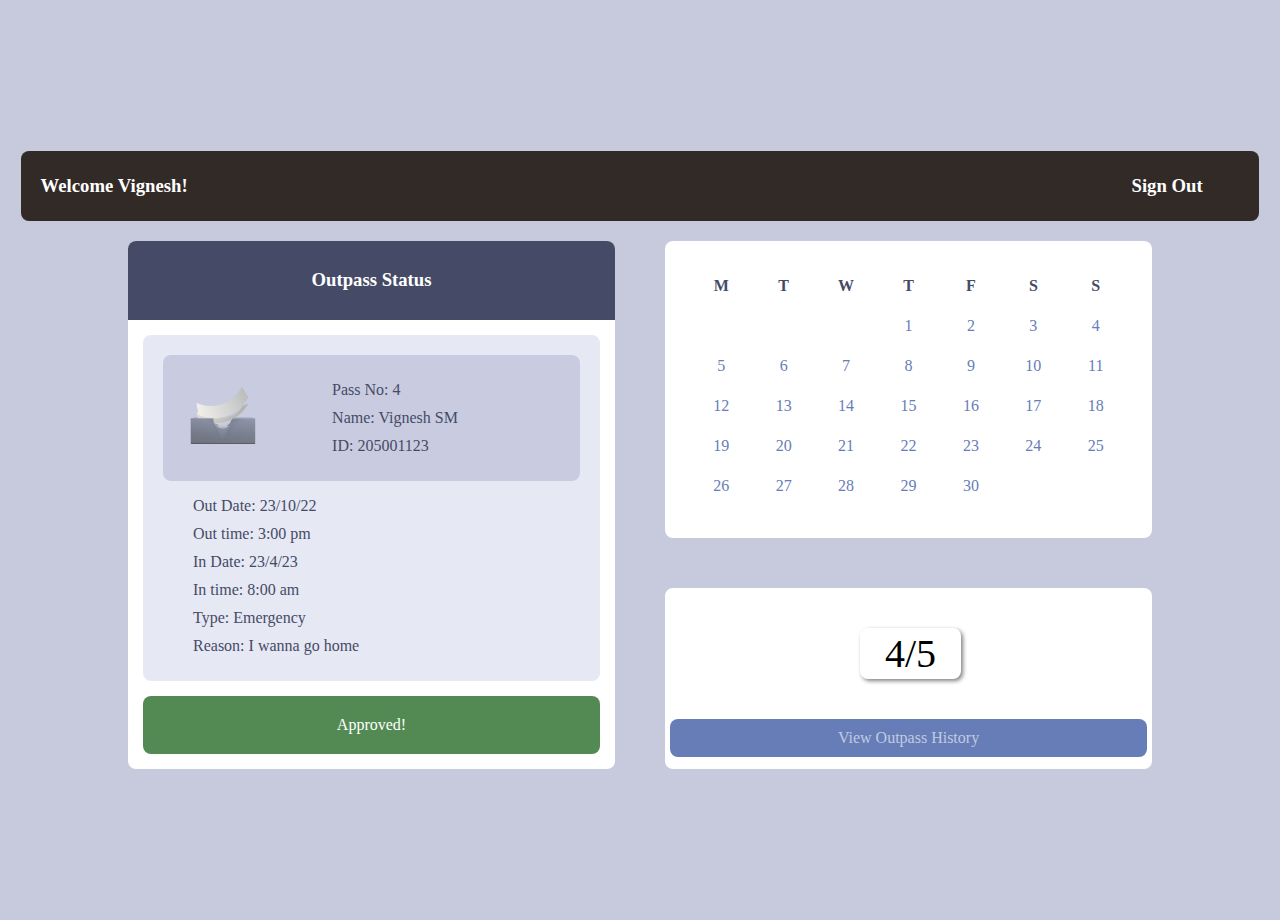
==== student.html @ aecb5000 "initial" ====
<!DOCTYPE html>
<html>

<head>
    <title>
        Student Profile
    </title>
    <link rel="stylesheet" href="student.css">
</head>

<body>
    <div class="nav_bar">
        <div style="width: 50%;float: left;margin-left: 15px;">
            <h3>
                Welcome Vignesh!
            </h3>
        </div>
        <div style="margin-left:90%">
            <a href="/">
                <h3>
                    Sign Out
                </h3>
            </a>
        </div>
    </div>
    <div class="content_pane">
        <div class="outpass_section">
            <div class="section_header">
                    <h3>Outpass Status</h3>
            </div>
            <div class="passes">
                <div class="outpass">
                            <div style="background-color: #c9cce0;border-radius: 8px;padding: 10px;margin: 10px;">
                                <div style="float:left;">
                                    <img src="papertray.png" height="100px" width="100px">
                                </div>
                                <div style="margin-left: 30%;">
                                    <ul style="list-style-type:none;">
                                        <li>Pass No: 4 </li>
                                        <li>Name: Vignesh SM</li>
                                        <li>ID: 205001123</li>
                                    </ul>
                                </div>
                            </div>
                    <ul style="list-style-type:none;">
                        <li> Out Date: 23/10/22</li>
                        <li>Out time: 3:00 pm</li>
                        <li>In Date: 23/4/23</li>
                        <li>In time: 8:00 am</li>
                        <li>Type: Emergency</li>
                        <li>Reason: I wanna go home</li>
                    </ul>
                </div>
                <div class="status">
                    Approved!
                </div>
            </div>
        </div>
        <!--
        <div class="outpass_section">
            <div class="section_header">
                    <h3>Request Outpass</h3>
            </div>
            <div class="passes">
                <form class="request_form">
                    <fieldset>
                        <legend><strong>Outpass 4</strong></legend>
                        <div style="margin-top:20px;">
                            <label>Out Date: </label>
                            <input type="date" class="input_field">
                            <label>Out time: </label>
                            <input type="datetime" class="input_field">
                        </div>
                       <div style="margin-top:20px;">
                        <label>In Date: </label>
                        <input type="date" class="input_field">
                        <label>In time: </label>
                        <input type="datetime" class="input_field">
                       </div>
                       <div style="margin-top:20px;">
                        <label>Priority: </label>
                        <input type="radio"><label>Emergency</label>
                        <input type="radio"><label>Normal</label>
                       </div>
                       <div style="margin-top:20px;">
                        <label>Reason:</label><br>
                        <textarea rows="5" cols="50" style="height: 80px;box-sizing: border-box;resize: none;"></textarea>

                        </textarea>
                       </div>
                       <div style="margin-top:20px;">
                            <center>
                                <button>
                                    Submit
                                </button>
                            </center>
                       </div>
                    </fieldset>
                    
                </form>
            </div>
        </div>-->
        <div class="calendar">
            <div class="calendar__date">
                <div class="calendar__day">M</div>
                <div class="calendar__day">T</div>
                <div class="calendar__day">W</div>
                <div class="calendar__day">T</div>
                <div class="calendar__day">F</div>
                <div class="calendar__day">S</div>
                <div class="calendar__day">S</div>
                <div class="calendar__number"></div>
                <div class="calendar__number"></div>
                <div class="calendar__number"></div>
                <div class="calendar__number">1</div>
                <div class="calendar__number">2</div>
                <div class="calendar__number">3</div>
                <div class="calendar__number">4</div>
                <div class="calendar__number">5</div>
                <div class="calendar__number">6</div>
                <div class="calendar__number">7</div>
                <div class="calendar__number">8</div>
                <div class="calendar__number">9</div>
                <div class="calendar__number">10</div>
                <div class="calendar__number">11</div>
                <div class="calendar__number">12</div>
                <div class="calendar__number">13</div>
                <div class="calendar__number">14</div>
                <div class="calendar__number">15</div>
                <div class="calendar__number">16</div>
                <div class="calendar__number">17</div>
                <div class="calendar__number calendar__number--current">18</div>
                <div class="calendar__number">19</div>
                <div class="calendar__number">20</div>
                <div class="calendar__number">21</div>
                <div class="calendar__number">22</div>
                <div class="calendar__number">23</div>
                <div class="calendar__number">24</div>
                <div class="calendar__number">25</div>
                <div class="calendar__number">26</div>
                <div class="calendar__number">27</div>
                <div class="calendar__number">28</div>
                <div class="calendar__number">29</div>
                <div class="calendar__number">30</div>
            </div>
        </div>
        <div class="pending_section">
            <p
                style="font-size:40px;margin-left:40%;width:20%;padding:2px;border-radius: 8px;box-shadow: 2px 2px 4px gray;">
                4/5
            </p>
            <div class="section_item">
                <a href="/" style="text-decoration: none;color:rgba(255,255,255,0.6);">
                    View Outpass History
                </a>
            </div>
        </div>
    </div>
</body>

</html>
---- student.css ----
:root {
    --dark-brown: #191308;
    --light-brown:#322A26;
    --purple:rgb(156, 163, 219);
    --dark-blue: #454B66;
    --light-blue: #677DB7;
 }

 body{
    display:flex;
    flex-direction: column;
    justify-content: center;
    align-items:center;
    min-height:100vh;
    padding-bottom: 20px;
    margin:0 auto;
    flex-direction: column;
    background-color: #c7cadd;
 }

 .nav_bar {
    padding: 5px;
    background-color: var(--light-brown);
    color:white;
    width: 96%;
    margin: 20px;
    border-radius: 8px;
 }

 .nav_bar a {

    position: relative;
    float: left;
    text-decoration: none;
    color: white;
 }

 .content_pane {

    width: 80%;
    display: grid;
    grid-template-columns: 1fr 1fr;
    grid-template-columns: 1fr 1fr;
    column-gap: 50px;
    row-gap: 50px;
 }

 .calendar {

    position: relative;
    background-color: #fff;
    box-sizing: border-box;
    box-shadow: 0 5px 50px rgba(#000, 0.5);
    border-radius: 8px;
    

  }
 .calendar__date {
    padding: 30px;
    display: grid;
    grid-template-columns: repeat(7, minmax(25px, 1fr));
    grid-gap: 10px;
    box-sizing: border-box;
  }


  .calendar__day {
    display: flex;
    align-items: center;
    justify-content: center;
    height: 30px;
    font-weight: 800;
    color: var(--dark-blue);

  }
  
  .calendar__number {
    display: flex;
    align-items: center;
    justify-content: center;
    height: 30px;
    color: var(--light-blue);
    }
    
    .outpass_section {
        grid-row-start: 1;
        grid-row-end: 3;
        border-radius: 8px;
        background-color: white;
        color:var(--dark-blue);
    }
 
    .pending_section{

        border-radius: 8px;
        background-color: white;
        text-align: center;
    }

    .section_header {
        background-color:var(--dark-blue);
        color: white; 
        padding: 10px;
        border-radius: 8px 8px 0px 0px;
        text-align: center;
    }

    .section_item {
        background-color: var(--light-blue);
        padding:10px;
        color: white; 
        margin: 5px;
        border-radius: 8px;
        text-align: center;
    }

    fieldset {
        margin:20px;
        display: flex;
        flex-direction: column;
        justify-content: flex-start;
        align-items: flex-start;
    }

    button {
        background-color: var(--purple);
        height: 30px;
        border:none;
        border-radius: 8px;
        padding: 5px;
        color:white;
    }

    button:hover{
        background-color: var(--dark-blue);
        color:var(--light-blue);
        border:1px var(--purple) solid;
        box-shadow: 2px 2px 2px var(--purple);
    }

    li {
        margin-top: 10px;
    }

    .status {
        background-color: rgb(83, 138, 83);
        color: white;
        padding: 20px;
        border-radius: 8px;
        margin: 15px;
        text-align: center;
    }

    .outpass {
        background-color: rgb(230, 232, 244);
        margin: 15px;
        border-radius: 8px;
        padding: 10px;
        
    }
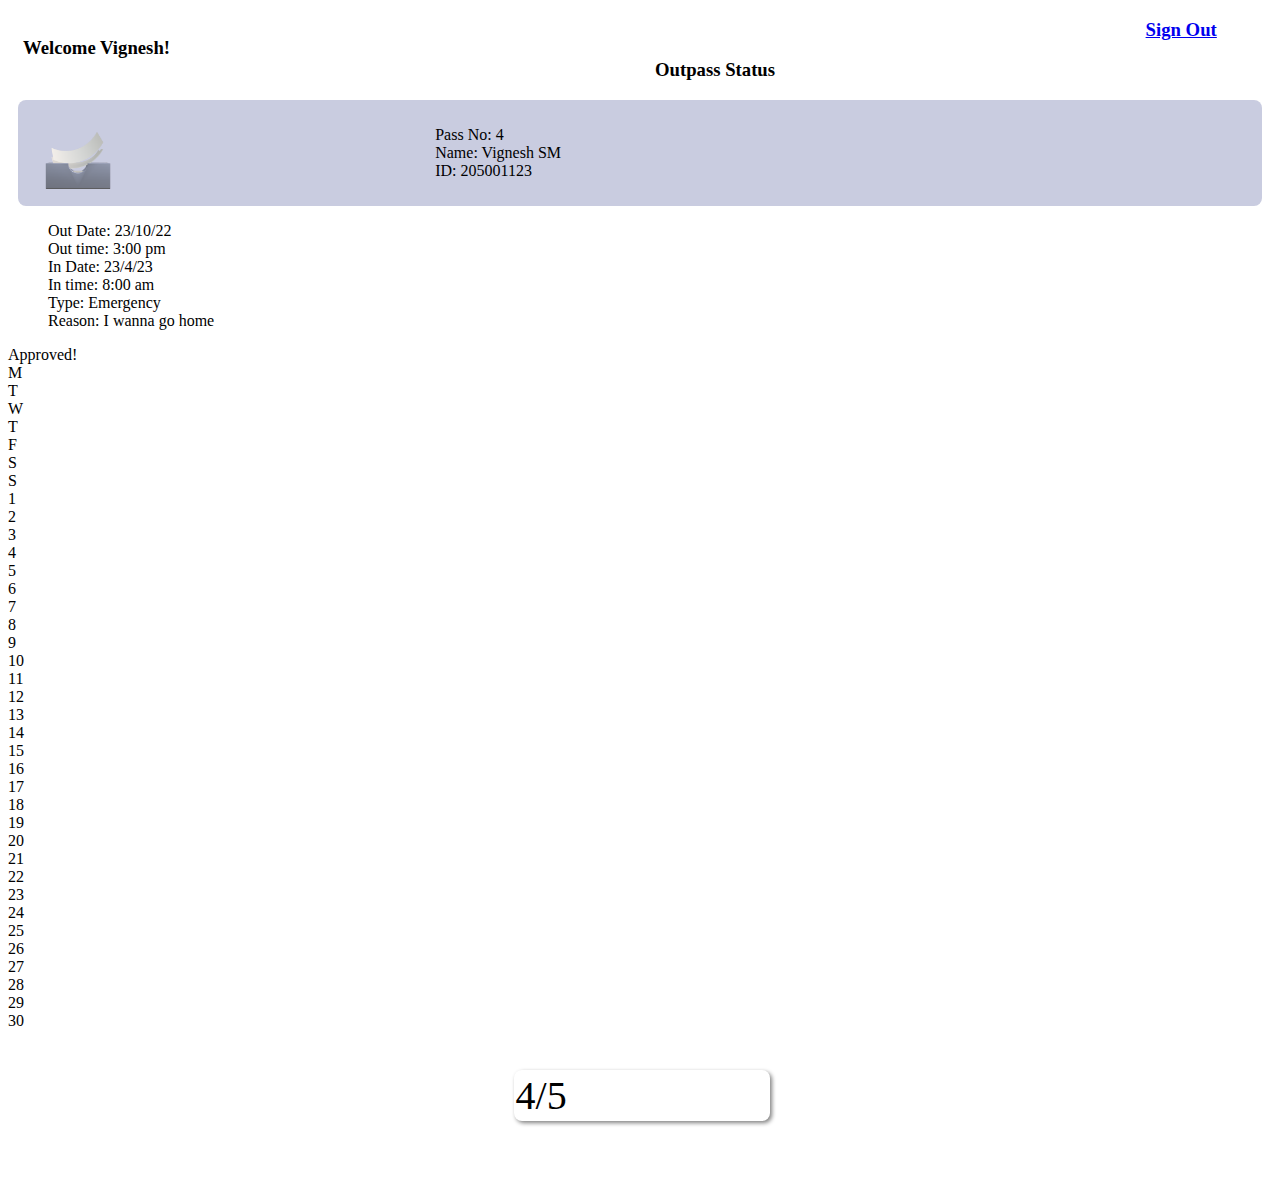
==== commit 0938fbae: "new structure" ====
--- a/student.html
+++ b/student.html
@@ -5,7 +5,7 @@
     <title>
         Student Profile
     </title>
-    <link rel="stylesheet" href="student.css">
+    <link rel="stylesheet" href="static/student.css">
 </head>
 
 <body>
